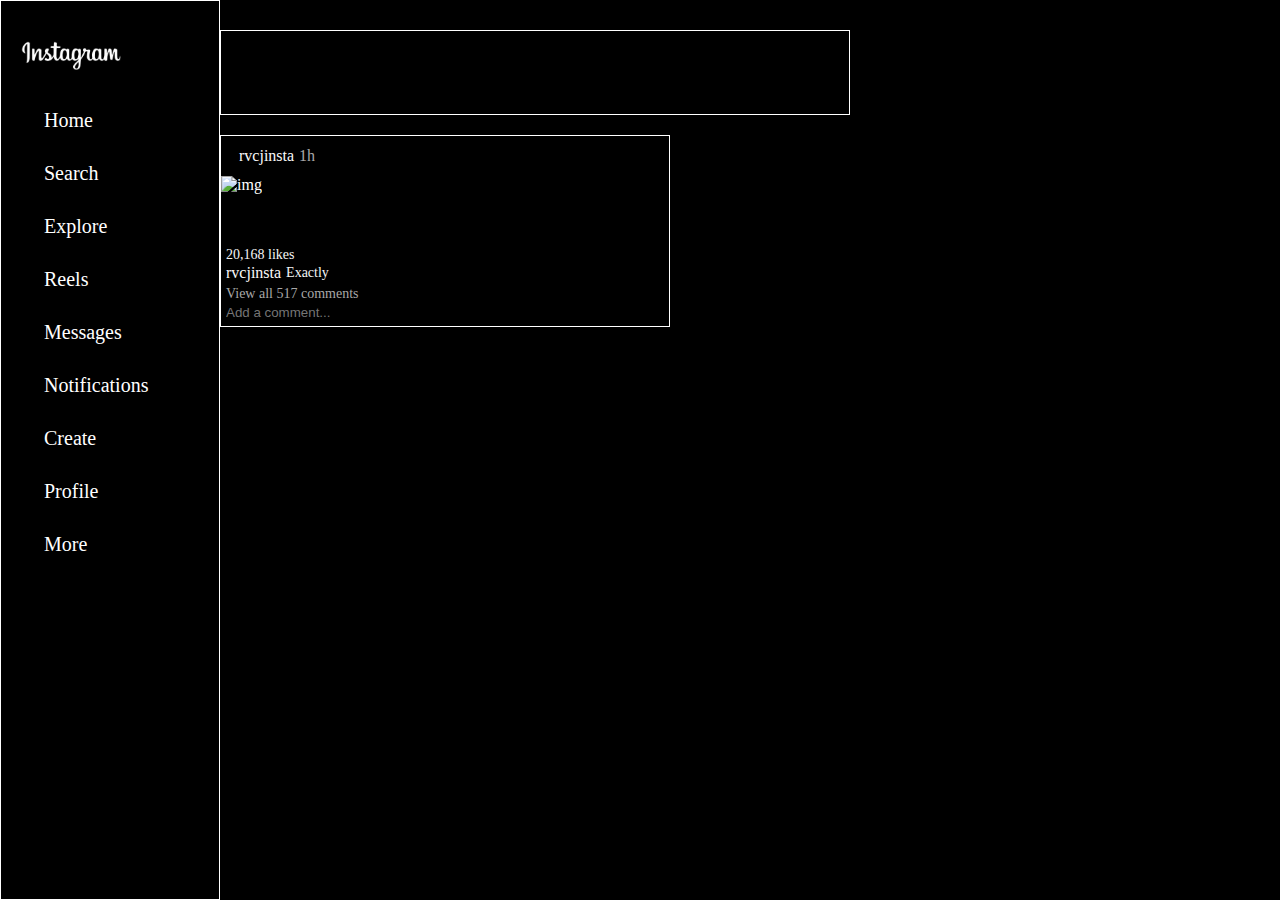
==== index.html @ f1ce029f "third commit" ====
<!DOCTYPE html>
<html lang="en">
<head>
    <meta charset="UTF-8">
    <meta name="viewport" content="width=device-width, initial-scale=1.0">   
    <link rel="stylesheet" href="https://cdnjs.cloudflare.com/ajax/libs/font-awesome/6.4.0/css/all.min.css" integrity="sha512-iecdLmaskl7CVkqkXNQ/ZH/XLlvWZOJyj7Yy7tcenmpD1ypASozpmT/E0iPtmFIB46ZmdtAc9eNBvH0H/ZpiBw==" crossorigin="anonymous" referrerpolicy="no-referrer" />
    <link rel="stylesheet" href="style.css">
    <title>Instagram</title>
</head>
<body>
    <div class="side-bar">
        <div class="insta-name">
            
        </div>
        <div class="side-content">
            <i class="fa-solid fa-house" style="color: #ffffff;"></i>
            <span class="content-name">Home</span>
        </div>
        <div class="side-content">
            <i class="fa-solid fa-magnifying-glass" style="color: #ffffff;"></i>
            <span class="content-name">Search</span>
        </div>
        <div class="side-content">
            <i class="fa-regular fa-compass" style="color: #ffffff;"></i>
            <span class="content-name">Explore</span>
        </div>
        <div class="side-content">
            <i class="fa-solid fa-video" style="color: #ffffff;"></i>
            <span class="content-name">Reels</span>
        </div>
        <div class="side-content">
            <i class="fa-regular fa-message" style="color: #ffffff;"></i>
            <span class="content-name">Messages</span>
        </div>
        <div class="side-content">
            <i class="fa-regular fa-heart" style="color: #fcfcfc;"></i>
            <span class="content-name">Notifications</span>
        </div>
        <div class="side-content">
            <i class="fa-solid fa-plus" style="color: #ffffff;"></i>
            <span class="content-name">Create</span>
        </div>
        <div class="side-content">
            <i class="fa-regular fa-circle" style="color: #fcfcfc;"></i>
            <span class="content-name">Profile</span>
        </div>
        <div class="side-content">
            <i class="fa-solid fa-bars" style="color: #ffffff;"></i>
            <span class="content-name">More</span>
        </div>
    </div>
    <div class="main">
        <div class="main-story"></div>
        <div class="main-posts">
            <div class="post">
                <div class="post-head">
                    <div class="post-head-left">
                        <div class="head-profile-pic">
                            <i class="fa-regular fa-circle" style="color: #fcfcfc;"></i>
                        </div>
                        <div class="acc-name">rvcjinsta</div>
                        <div class="post-time">1h</div>
                    </div>
                    <div class="post-head-right">
                        <i class="fa-solid fa-list" style="color: #fcfcfc;"></i>
                    </div>
                </div>
                <div class="post-image">
                    <img src="https://via.placeholder.com/450x450" alt="img" id="news-img">

                </div>
                <div class="post-options">
                    <div class="post-options-left">
                        <i class="fa-regular fa-heart" style="color: #fcfcfc;"></i>
                        <i class="fa-regular fa-message" style="color: #ffffff;"></i>
                        <i class="fa-solid fa-share" style="color: #f9fafa;"></i>
                    </div>
                    <div class="post-options-right">
                        <i class="fa-regular fa-bookmark" style="color: #fcfcfd;"></i>
                    </div>
                </div>
                <div class="post-likes">
                    <span>20,168 likes</span>
                </div>
                <div class="post-caption">
                    <div class="acc-name">rvcjinsta</div>
                    <div class="caption">Exactly</div>
                </div>
                <div class="post-comments">
                    <span>View all 517 comments</span>                    
                </div>
                <input type="text" class="comments" placeholder="Add a comment...">
            </div>
        </div>
    </div>
    <div class="suggestions"></div>
</body>
</html>
---- style.css ----
*{
    margin: 0;
    padding: 0;
    box-sizing: border-box;
}

body{
    background-color: black;
    color: white;
    display: flex;
}

.side-content{    
    display: flex;
    align-items: center;
    justify-content: flex-start;
    padding: 15px;
    padding-left: 20px;
    font-size: 20px;
}

.content-name{
    padding-left: 15px;
    
}

.side-bar{
    border: 1px solid white;   
    width: 220px;   
    height: 100vh;     
}

.insta-name{
    width: 100px;
    height:53px;
    margin-top: 40px;        
    margin-left: 20px;      
    background-image: url('iglogo.jpg');
    background-size: contain;
    background-repeat: no-repeat;
}

.main{
    width: 630px;       
}

.main-story{
    height: 85px;
    margin-top: 30px;
    margin-bottom: 20px;
    border: 1px solid white;
}

.post{
    width: 450px;
    border: 1px solid white;
}

.post-head{
    display: flex;
    align-items: center;
    justify-content: space-between;
    height: 40px;
}

.post-head-left{
    display: flex;
    align-items: center;
    justify-content: flex-start;
}

.post-head-right{
    padding-right: 5px;
}

.head-profile-pic{
    padding-left: 5px;
}

.acc-name{
    padding-left: 5px;
    color: #fafafa;
}

.post-time{
    padding-left: 5px;
    color: #a8a8a8;
}

.post-options{
    display: flex;
    align-items: center;
    justify-content: space-between;
    height: 40px;
    margin-top: 4px;
    margin-bottom: 4px;    
}

i{
    padding: 4px;
    
}

.post-likes{
    height: 18px;
    color: #f5f5f5;
    font-size: 14px;
    padding: 5px;
    margin-bottom: 4px;
}

.post-caption{
    display: flex;
    align-items: center;
    justify-content: flex-start;
    margin-bottom: 4px;
}

.caption{
    padding-left: 5px;
    color: #f5f5f5;
    font-size: 14px;
}

.post-comments{
    font-size: 14px;
    padding-left: 5px;
    color: #a8a8a8;
}

.comments{
    border: none;
    outline: none;
    width: 100%;
    background-color: black;
    padding: 5px;
    height: 20px;
    margin-bottom: 4px;

}
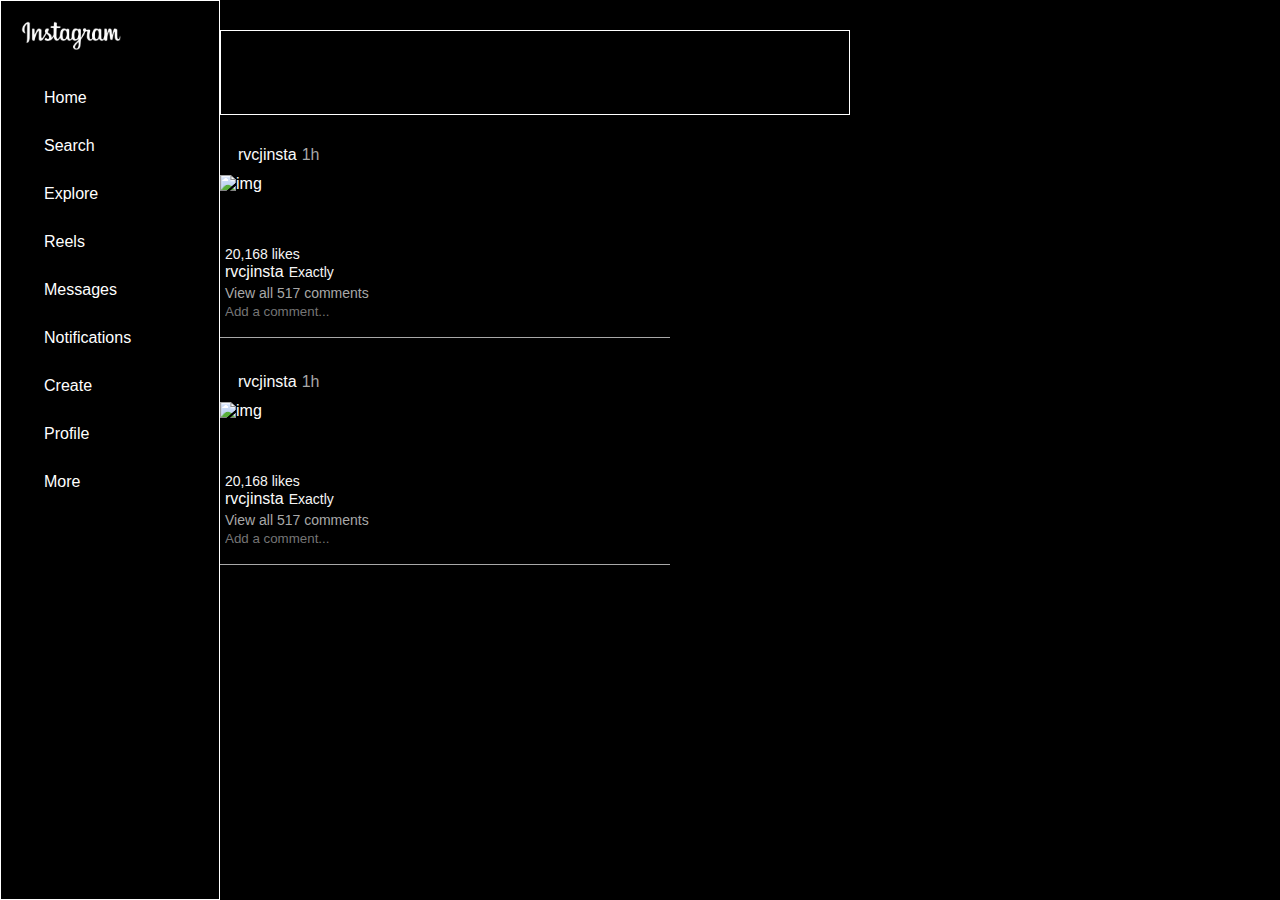
==== commit 3774eda6: "fourth" ====
--- a/index.html
+++ b/index.html
@@ -91,6 +91,47 @@
                 </div>
                 <input type="text" class="comments" placeholder="Add a comment...">
             </div>
+
+            <div class="post">
+                <div class="post-head">
+                    <div class="post-head-left">
+                        <div class="head-profile-pic">
+                            <i class="fa-regular fa-circle" style="color: #fcfcfc;"></i>
+                        </div>
+                        <div class="acc-name">rvcjinsta</div>
+                        <div class="post-time">1h</div>
+                    </div>
+                    <div class="post-head-right">
+                        <i class="fa-solid fa-list" style="color: #fcfcfc;"></i>
+                    </div>
+                </div>
+                <div class="post-image">
+                    <img src="https://via.placeholder.com/450x450" alt="img" id="news-img">
+
+                </div>
+                <div class="post-options">
+                    <div class="post-options-left">
+                        <i class="fa-regular fa-heart fa-xl" style="color: #fcfcfc;"></i>
+                        <i class="fa-regular fa-message fa-xl" style="color: #ffffff;"></i>
+                        <i class="fa-solid fa-share fa-xl" style="color: #f9fafa;"></i>
+                    </div>
+                    <div class="post-options-right">
+                        <i class="fa-regular fa-bookmark fa-xl" style="color: #fcfcfd;"></i>
+                    </div>
+                </div>
+                <div class="post-likes">
+                    <span>20,168 likes</span>
+                </div>
+                <div class="post-caption">
+                    <div class="acc-name">rvcjinsta</div>
+                    <div class="caption">Exactly</div>
+                </div>
+                <div class="post-comments">
+                    <span>View all 517 comments</span>                    
+                </div>
+                <input type="text" class="comments" placeholder="Add a comment...">
+            </div>
+            
         </div>
     </div>
     <div class="suggestions"></div>
--- a/style.css
+++ b/style.css
@@ -8,6 +8,7 @@
     background-color: black;
     color: white;
     display: flex;
+    font-family: Arial, Helvetica, sans-serif;
 }
 
 .side-content{    
@@ -16,7 +17,7 @@
     justify-content: flex-start;
     padding: 15px;
     padding-left: 20px;
-    font-size: 20px;
+    font-size: 16px;
 }
 
 .content-name{
@@ -28,12 +29,13 @@
     border: 1px solid white;   
     width: 220px;   
     height: 100vh;     
+    
 }
 
 .insta-name{
     width: 100px;
     height:53px;
-    margin-top: 40px;        
+    margin-top: 20px;        
     margin-left: 20px;      
     background-image: url('iglogo.jpg');
     background-size: contain;
@@ -41,7 +43,7 @@
 }
 
 .main{
-    width: 630px;       
+    width: 630px;           
 }
 
 .main-story{
@@ -53,7 +55,9 @@
 
 .post{
     width: 450px;
-    border: 1px solid white;
+    border-bottom: 1px solid #a8a8a8;    
+    padding-bottom: 12px;
+    margin-bottom: 24px ;
 }
 
 .post-head{
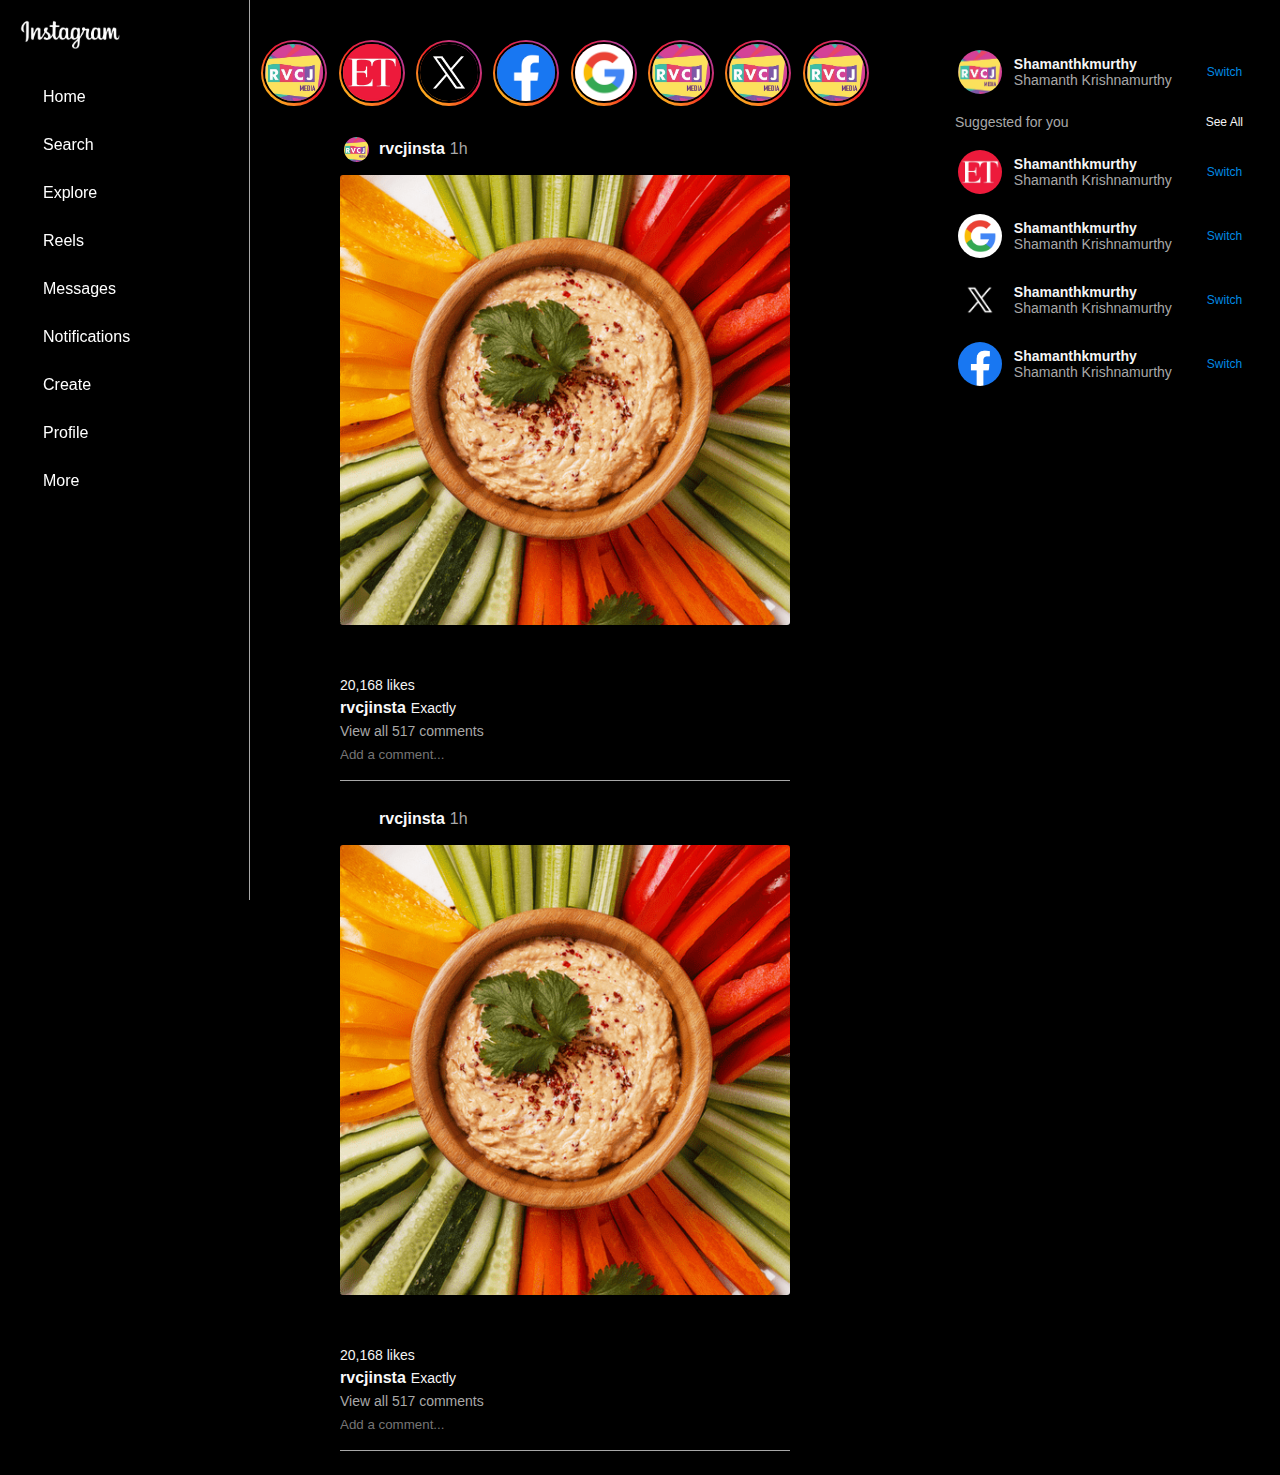
==== commit acb8653b: "fifth" ====
--- a/index.html
+++ b/index.html
@@ -50,14 +50,37 @@
         </div>
     </div>
     <div class="main">
-        <div class="main-story"></div>
+        <div class="main-story">
+           <div class="story-border">
+            <img src="rvcj.jpg">
+           </div>
+           <div class="story-border">
+            <img src="economic.jpg">
+           </div>
+           <div class="story-border">
+            <img src="Twitter-new-logo.jpeg">
+           </div>
+           <div class="story-border">
+            <img src="ced66ecfc53814d71f8774789b55cc76.png">
+           </div>
+           <div class="story-border">
+            <img src="google.jpg">
+           </div>
+           <div class="story-border">
+            <img src="rvcj.jpg">
+           </div>
+           <div class="story-border">
+            <img src="rvcj.jpg">
+           </div>
+           <div class="story-border">
+            <img src="rvcj.jpg">
+           </div>
+        </div>
         <div class="main-posts">
             <div class="post">
                 <div class="post-head">
                     <div class="post-head-left">
-                        <div class="head-profile-pic">
-                            <i class="fa-regular fa-circle" style="color: #fcfcfc;"></i>
-                        </div>
+                        <img class="head-profile-pic" src="rvcj.jpg">
                         <div class="acc-name">rvcjinsta</div>
                         <div class="post-time">1h</div>
                     </div>
@@ -66,17 +89,17 @@
                     </div>
                 </div>
                 <div class="post-image">
-                    <img src="https://via.placeholder.com/450x450" alt="img" id="news-img">
+                    <img src="img1.png" alt="img" id="news-img">
 
                 </div>
                 <div class="post-options">
                     <div class="post-options-left">
-                        <i class="fa-regular fa-heart" style="color: #fcfcfc;"></i>
-                        <i class="fa-regular fa-message" style="color: #ffffff;"></i>
-                        <i class="fa-solid fa-share" style="color: #f9fafa;"></i>
+                        <i class="fa-regular fa-heart fa-xl" style="color: #fcfcfc;"></i>
+                        <i class="fa-regular fa-message fa-xl" style="color: #ffffff;"></i>
+                        <i class="fa-solid fa-share fa-xl" style="color: #f9fafa;"></i>
                     </div>
                     <div class="post-options-right">
-                        <i class="fa-regular fa-bookmark" style="color: #fcfcfd;"></i>
+                        <i class="fa-regular fa-bookmark fa-xl" style="color: #fcfcfd;"></i>
                     </div>
                 </div>
                 <div class="post-likes">
@@ -106,7 +129,7 @@
                     </div>
                 </div>
                 <div class="post-image">
-                    <img src="https://via.placeholder.com/450x450" alt="img" id="news-img">
+                    <img src="img1.png" alt="img" id="news-img">
 
                 </div>
                 <div class="post-options">
@@ -132,8 +155,53 @@
                 <input type="text" class="comments" placeholder="Add a comment...">
             </div>
             
-        </div>
+        </div>        
     </div>
-    <div class="suggestions"></div>
+    <div class="suggestions">
+        <div class="acc-details-2">
+            <img src="rvcj.jpg">
+            <div class="acc-details-name">
+                <span class="username">Shamanthkmurthy</span><br>
+                <span class="bio-name">Shamanth Krishnamurthy</span>
+            </div>
+            <span class="switch">Switch</span>
+        </div>
+        <div class="suggestion-list">
+            <span class="sug-left">Suggested for you</span>
+            <span class="sug-right">See All</span>
+        </div>
+        <div class="acc-details">
+            <img src="economic.jpg">
+            <div class="acc-details-name">
+                <span class="username">Shamanthkmurthy</span><br>
+                <span class="bio-name">Shamanth Krishnamurthy</span>
+            </div>
+            <span class="switch">Switch</span>
+        </div>
+        <div class="acc-details">
+            <img src="google.jpg">
+            <div class="acc-details-name">
+                <span class="username">Shamanthkmurthy</span><br>
+                <span class="bio-name">Shamanth Krishnamurthy</span>
+            </div>
+            <span class="switch">Switch</span>
+        </div>
+        <div class="acc-details">
+            <img src="Twitter-new-logo.jpeg">
+            <div class="acc-details-name">
+                <span class="username">Shamanthkmurthy</span><br>
+                <span class="bio-name">Shamanth Krishnamurthy</span>
+            </div>
+            <span class="switch">Switch</span>
+        </div>
+        <div class="acc-details">
+            <img src="ced66ecfc53814d71f8774789b55cc76.png">
+            <div class="acc-details-name">
+                <span class="username">Shamanthkmurthy</span><br>
+                <span class="bio-name">Shamanth Krishnamurthy</span>
+            </div>
+            <span class="switch">Switch</span>
+        </div>
+    </div>
 </body>
 </html>--- a/style.css
+++ b/style.css
@@ -8,6 +8,7 @@
     background-color: black;
     color: white;
     display: flex;
+    
     font-family: Arial, Helvetica, sans-serif;
 }
 
@@ -26,10 +27,12 @@
 }
 
 .side-bar{
-    border: 1px solid white;   
-    width: 220px;   
-    height: 100vh;     
-    
+    width: 250px;   
+    height: 100vh;  
+    position: sticky;
+    top: 0;
+    left: 0; 
+    border-right: 1px solid #a8a8a8;    
 }
 
 .insta-name{
@@ -43,21 +46,51 @@
 }
 
 .main{
-    width: 630px;           
+    width: 630px; 
+
 }
 
 .main-story{
     height: 85px;
     margin-top: 30px;
     margin-bottom: 20px;
-    border: 1px solid white;
-}
+    display: flex;
+    align-items: center;
+    justify-content: space-evenly;
+}
+
+.story-border{
+    height: 66px;
+    width: 66px;
+    display: flex;
+    align-items: center;
+    justify-content: center;
+    background: linear-gradient(to bottom left,#9648d0,#f61d26,#ffe81c);
+    border-radius: 50%;
+    padding: 2.1px;
+}
+
+.story-border img{
+    width: 100%;
+    height: 100%;
+    border-radius: 50%;
+    border: 2px solid black;
+}
+
+.main-posts{
+    display: flex;
+    flex-direction: column;
+    justify-content: center;
+    align-items: center;
+}
+
 
 .post{
     width: 450px;
     border-bottom: 1px solid #a8a8a8;    
     padding-bottom: 12px;
-    margin-bottom: 24px ;
+    margin-bottom: 24px ;    
+    
 }
 
 .post-head{
@@ -65,6 +98,8 @@
     align-items: center;
     justify-content: space-between;
     height: 40px;
+    padding-bottom: 12px;
+    padding-left: 4px;
 }
 
 .post-head-left{
@@ -78,17 +113,25 @@
 }
 
 .head-profile-pic{
-    padding-left: 5px;
+    height: 25px;
+    width: 25px;
+    border-radius: 50%;
 }
 
 .acc-name{
-    padding-left: 5px;
+    padding-left: 10px;
     color: #fafafa;
+    font-weight: 700;
 }
 
 .post-time{
     padding-left: 5px;
     color: #a8a8a8;
+}
+
+.post-image img{
+    border-radius: 3px;
+    
 }
 
 .post-options{
@@ -97,7 +140,8 @@
     justify-content: space-between;
     height: 40px;
     margin-top: 4px;
-    margin-bottom: 4px;    
+    margin-bottom: 4px;  
+    padding-left: 0px;  
 }
 
 i{
@@ -109,7 +153,6 @@
     height: 18px;
     color: #f5f5f5;
     font-size: 14px;
-    padding: 5px;
     margin-bottom: 4px;
 }
 
@@ -117,19 +160,23 @@
     display: flex;
     align-items: center;
     justify-content: flex-start;
-    margin-bottom: 4px;
+    margin-bottom: 6px;
+}
+
+.post-caption .acc-name{
+    padding-left: 0px;
 }
 
 .caption{
+    color: #f5f5f5;
+    font-size: 14px;
     padding-left: 5px;
-    color: #f5f5f5;
-    font-size: 14px;
 }
 
 .post-comments{
     font-size: 14px;
-    padding-left: 5px;
-    color: #a8a8a8;
+    color: #a8a8a8;
+    margin-bottom: 5px;
 }
 
 .comments{
@@ -137,16 +184,87 @@
     outline: none;
     width: 100%;
     background-color: black;
-    padding: 5px;
     height: 20px;
     margin-bottom: 4px;
-
-}
-
-
-
-
-
-
-
-
+    color: white;      
+
+}
+
+.suggestions{
+    width: 380px;
+    height: 100vh;
+    padding-left: 60px;
+    display: flex;
+    flex-direction: column;
+    
+}
+
+.acc-details{
+    height: 44px;
+    display: flex;
+    align-items: center;
+    justify-content: center;
+    margin-top: 20px;
+}
+
+.acc-details-name{
+    font-size: 14px;
+    padding-left: 12px;
+    padding-right: 35px;
+}
+
+.acc-details img{
+    height: 44px;
+    width: 44px;
+    border-radius: 50%;
+}
+.username{
+    color: #f5f5f5;
+    font-weight: 700;
+}
+
+.bio-name{
+    color: #a8a8a8;
+    padding-top: 2px;
+}
+.switch{
+    font-size: 12px;
+    color: #008ae3;
+}
+
+.suggestion-list{
+    display: flex;
+    align-items: center;
+    justify-content: space-between;
+    padding-left: 15px;
+    margin-top: 20px;
+    padding-right: 12px;
+}
+
+.sug-left{
+   
+    font-size: 14px;
+    color: #a8a8a8;
+}
+
+.sug-right{
+    padding-right: 5px;
+    font-size: 12px;
+    color: #f5f5f5;
+}
+
+.acc-details-2{
+    height: 44px;
+    display: flex;
+    align-items: center;
+    justify-content: center;
+    margin-top: 50px;
+}
+
+.acc-details-2 img{
+    height: 44px;
+    width: 44px;
+    border-radius: 50%;
+}
+
+
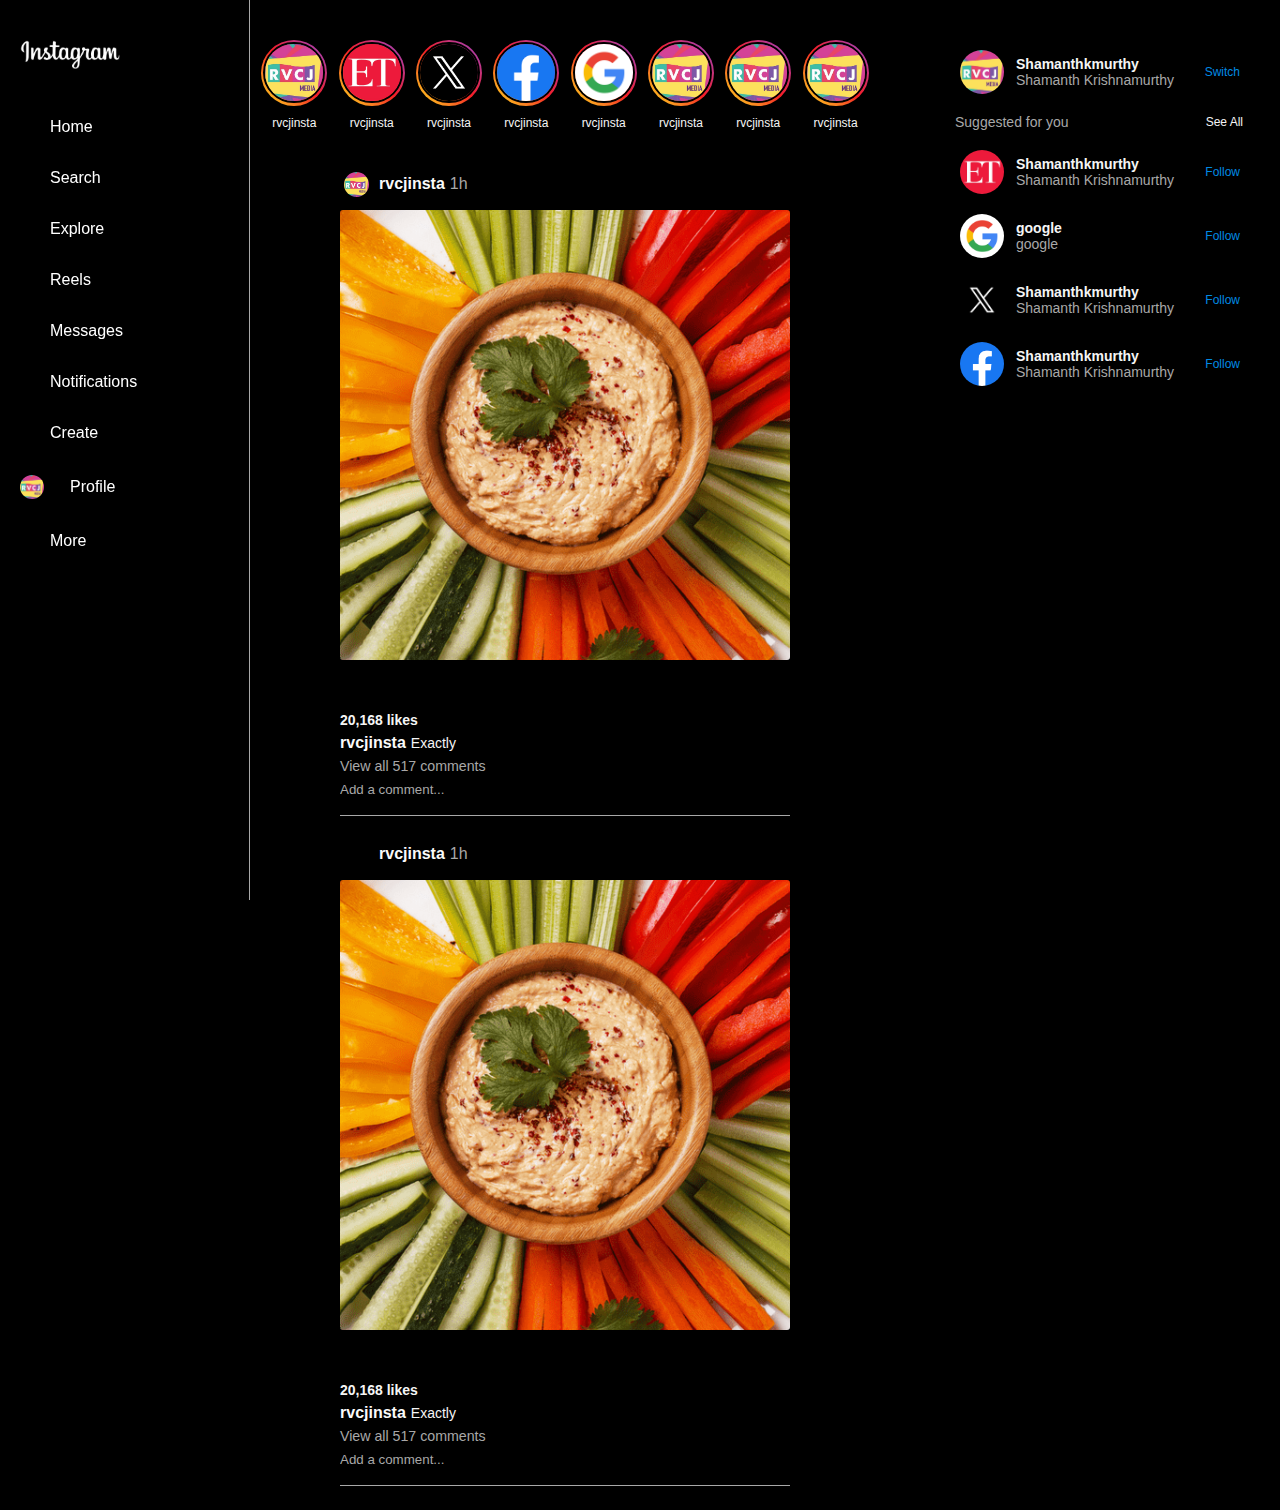
==== commit 5c4bb9bc: "fifth" ====
--- a/index.html
+++ b/index.html
@@ -13,39 +13,39 @@
             
         </div>
         <div class="side-content">
-            <i class="fa-solid fa-house" style="color: #ffffff;"></i>
+            <i class="fa-solid fa-house fa-xl" style="color: #ffffff;"></i>
             <span class="content-name">Home</span>
         </div>
         <div class="side-content">
-            <i class="fa-solid fa-magnifying-glass" style="color: #ffffff;"></i>
+            <i class="fa-solid fa-magnifying-glass fa-xl" style="color: #ffffff;"></i>
             <span class="content-name">Search</span>
         </div>
         <div class="side-content">
-            <i class="fa-regular fa-compass" style="color: #ffffff;"></i>
+            <i class="fa-regular fa-compass fa-xl" style="color: #ffffff;"></i>
             <span class="content-name">Explore</span>
         </div>
         <div class="side-content">
-            <i class="fa-solid fa-video" style="color: #ffffff;"></i>
+            <i class="fa-solid fa-video fa-xl" style="color: #ffffff;"></i>
             <span class="content-name">Reels</span>
         </div>
         <div class="side-content">
-            <i class="fa-regular fa-message" style="color: #ffffff;"></i>
+            <i class="fa-regular fa-message fa-xl" style="color: #ffffff;"></i>
             <span class="content-name">Messages</span>
         </div>
         <div class="side-content">
-            <i class="fa-regular fa-heart" style="color: #fcfcfc;"></i>
+            <i class="fa-regular fa-heart fa-xl" style="color: #fcfcfc;"></i>
             <span class="content-name">Notifications</span>
         </div>
         <div class="side-content">
-            <i class="fa-solid fa-plus" style="color: #ffffff;"></i>
+            <i class="fa-solid fa-plus fa-xl" style="color: #ffffff;"></i>
             <span class="content-name">Create</span>
         </div>
         <div class="side-content">
-            <i class="fa-regular fa-circle" style="color: #fcfcfc;"></i>
+            <img class="head-profile-pic" src="rvcj.jpg">
             <span class="content-name">Profile</span>
         </div>
         <div class="side-content">
-            <i class="fa-solid fa-bars" style="color: #ffffff;"></i>
+            <i class="fa-solid fa-bars fa-xl" style="color: #ffffff;"></i>
             <span class="content-name">More</span>
         </div>
     </div>
@@ -75,6 +75,17 @@
            <div class="story-border">
             <img src="rvcj.jpg">
            </div>
+        </div>
+        <div class="main-story-name">
+            <span class="story-name">rvcjinsta</span>
+            <span class="story-name">rvcjinsta</span>
+            <span class="story-name">rvcjinsta</span>
+            <span class="story-name">rvcjinsta</span>
+            <span class="story-name">rvcjinsta</span>
+            <span class="story-name">rvcjinsta</span>
+            <span class="story-name">rvcjinsta</span>
+            <span class="story-name">rvcjinsta</span>
+
         </div>
         <div class="main-posts">
             <div class="post">
@@ -159,10 +170,12 @@
     </div>
     <div class="suggestions">
         <div class="acc-details-2">
-            <img src="rvcj.jpg">
-            <div class="acc-details-name">
-                <span class="username">Shamanthkmurthy</span><br>
-                <span class="bio-name">Shamanth Krishnamurthy</span>
+            <div class="acc-details-left">
+                <img src="rvcj.jpg">
+            <div class="acc-details-name">
+                <span class="username">Shamanthkmurthy</span><br>
+                <span class="bio-name">Shamanth Krishnamurthy</span>
+            </div>
             </div>
             <span class="switch">Switch</span>
         </div>
@@ -171,36 +184,44 @@
             <span class="sug-right">See All</span>
         </div>
         <div class="acc-details">
-            <img src="economic.jpg">
-            <div class="acc-details-name">
-                <span class="username">Shamanthkmurthy</span><br>
-                <span class="bio-name">Shamanth Krishnamurthy</span>
-            </div>
-            <span class="switch">Switch</span>
-        </div>
-        <div class="acc-details">
-            <img src="google.jpg">
-            <div class="acc-details-name">
-                <span class="username">Shamanthkmurthy</span><br>
-                <span class="bio-name">Shamanth Krishnamurthy</span>
-            </div>
-            <span class="switch">Switch</span>
-        </div>
-        <div class="acc-details">
-            <img src="Twitter-new-logo.jpeg">
-            <div class="acc-details-name">
-                <span class="username">Shamanthkmurthy</span><br>
-                <span class="bio-name">Shamanth Krishnamurthy</span>
-            </div>
-            <span class="switch">Switch</span>
-        </div>
-        <div class="acc-details">
-            <img src="ced66ecfc53814d71f8774789b55cc76.png">
-            <div class="acc-details-name">
-                <span class="username">Shamanthkmurthy</span><br>
-                <span class="bio-name">Shamanth Krishnamurthy</span>
-            </div>
-            <span class="switch">Switch</span>
+            <div class="acc-details-left">
+                <img src="economic.jpg">
+            <div class="acc-details-name">
+                <span class="username">Shamanthkmurthy</span><br>
+                <span class="bio-name">Shamanth Krishnamurthy</span>
+            </div>
+            </div>
+            <span class="switch">Follow</span>
+        </div>
+        <div class="acc-details">
+            <div class="acc-details-left">
+                <img src="google.jpg">
+                <div class="acc-details-name">
+                    <span class="username">google</span><br>
+                    <span class="bio-name">google</span>
+                </div>
+            </div>
+            <span class="switch">Follow</span>
+        </div>
+        <div class="acc-details">
+            <div class="acc-details-left">
+                <img src="Twitter-new-logo.jpeg">
+            <div class="acc-details-name">
+                <span class="username">Shamanthkmurthy</span><br>
+                <span class="bio-name">Shamanth Krishnamurthy</span>
+            </div>
+            </div>
+            <span class="switch">Follow</span>
+        </div>
+        <div class="acc-details">
+            <div class="acc-details-left">
+                <img src="ced66ecfc53814d71f8774789b55cc76.png">
+            <div class="acc-details-name">
+                <span class="username">Shamanthkmurthy</span><br>
+                <span class="bio-name">Shamanth Krishnamurthy</span>
+            </div>
+            </div>
+            <span class="switch">Follow</span>
         </div>
     </div>
 </body>
--- a/style.css
+++ b/style.css
@@ -19,6 +19,7 @@
     padding: 15px;
     padding-left: 20px;
     font-size: 16px;
+    margin-bottom: 3px;
 }
 
 .content-name{
@@ -38,22 +39,31 @@
 .insta-name{
     width: 100px;
     height:53px;
-    margin-top: 20px;        
-    margin-left: 20px;      
+    margin-top: 40px;        
+    margin-left: 20px;
+    margin-bottom: 10px;      
     background-image: url('iglogo.jpg');
     background-size: contain;
     background-repeat: no-repeat;
 }
 
+.side-content .head-profile-pic{
+    height: 24px;
+    width: 24px;
+    border-radius: 50%;
+    margin-right: 11px;
+}
+
 .main{
     width: 630px; 
 
 }
+
 
 .main-story{
     height: 85px;
     margin-top: 30px;
-    margin-bottom: 20px;
+    
     display: flex;
     align-items: center;
     justify-content: space-evenly;
@@ -75,6 +85,23 @@
     height: 100%;
     border-radius: 50%;
     border: 2px solid black;
+}
+
+.main-story-name{
+    height: 15px;
+    width: 630px;
+    display: flex;
+    align-items: center;
+    justify-content: space-evenly;
+    margin-bottom: 40px;
+    
+}
+
+.story-name{
+    font-size: 12px;
+    color: #f5f5f5;
+    width: 66px;
+    text-align: center;
 }
 
 .main-posts{
@@ -141,11 +168,10 @@
     height: 40px;
     margin-top: 4px;
     margin-bottom: 4px;  
-    padding-left: 0px;  
 }
 
 i{
-    padding: 4px;
+    padding-right: 15px;
     
 }
 
@@ -154,6 +180,7 @@
     color: #f5f5f5;
     font-size: 14px;
     margin-bottom: 4px;
+    font-weight: 700;
 }
 
 .post-caption{
@@ -174,7 +201,7 @@
 }
 
 .post-comments{
-    font-size: 14px;
+    font-size: 14.2px;
     color: #a8a8a8;
     margin-bottom: 5px;
 }
@@ -190,6 +217,10 @@
 
 }
 
+input::placeholder{
+    color: #a8a8a8;
+}
+
 .suggestions{
     width: 380px;
     height: 100vh;
@@ -203,14 +234,16 @@
     height: 44px;
     display: flex;
     align-items: center;
-    justify-content: center;
+    justify-content: space-between;
     margin-top: 20px;
+    padding-left: 20px;
+    padding-right: 20px;
 }
 
 .acc-details-name{
     font-size: 14px;
     padding-left: 12px;
-    padding-right: 35px;
+    
 }
 
 .acc-details img{
@@ -225,7 +258,13 @@
 
 .bio-name{
     color: #a8a8a8;
-    padding-top: 2px;
+    
+}
+
+.acc-details-left{
+    display: flex;
+    align-items: center;
+    justify-content: center;
 }
 .switch{
     font-size: 12px;
@@ -257,8 +296,10 @@
     height: 44px;
     display: flex;
     align-items: center;
-    justify-content: center;
+    justify-content: space-between;
     margin-top: 50px;
+    padding-right: 20px;
+    padding-left: 20px;
 }
 
 .acc-details-2 img{
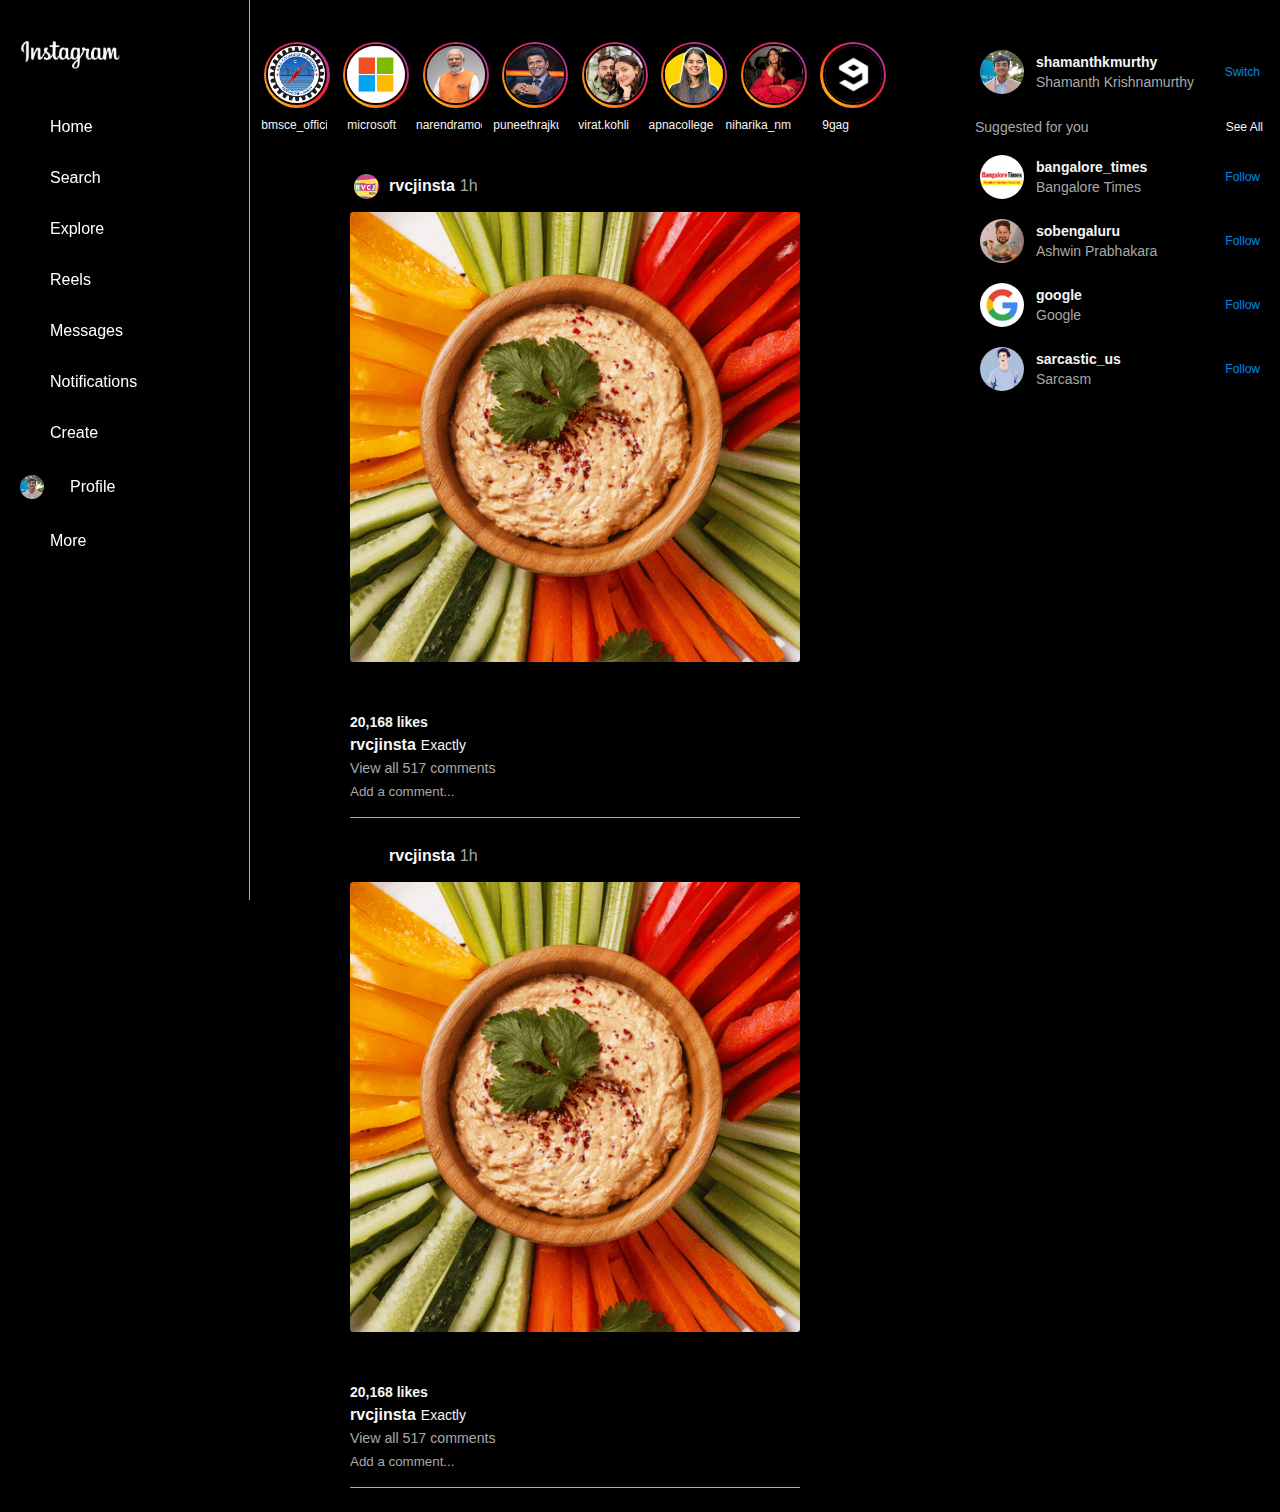
==== commit 00b2d530: "js" ====
--- a/index.html
+++ b/index.html
@@ -5,6 +5,7 @@
     <meta name="viewport" content="width=device-width, initial-scale=1.0">   
     <link rel="stylesheet" href="https://cdnjs.cloudflare.com/ajax/libs/font-awesome/6.4.0/css/all.min.css" integrity="sha512-iecdLmaskl7CVkqkXNQ/ZH/XLlvWZOJyj7Yy7tcenmpD1ypASozpmT/E0iPtmFIB46ZmdtAc9eNBvH0H/ZpiBw==" crossorigin="anonymous" referrerpolicy="no-referrer" />
     <link rel="stylesheet" href="style.css">
+    <script src="script.js"></script>
     <title>Instagram</title>
 </head>
 <body>
@@ -41,7 +42,7 @@
             <span class="content-name">Create</span>
         </div>
         <div class="side-content">
-            <img class="head-profile-pic" src="rvcj.jpg">
+            <img class="head-profile-pic" src="profile.jpg">
             <span class="content-name">Profile</span>
         </div>
         <div class="side-content">
@@ -52,39 +53,39 @@
     <div class="main">
         <div class="main-story">
            <div class="story-border">
-            <img src="rvcj.jpg">
-           </div>
-           <div class="story-border">
-            <img src="economic.jpg">
-           </div>
-           <div class="story-border">
-            <img src="Twitter-new-logo.jpeg">
-           </div>
-           <div class="story-border">
-            <img src="ced66ecfc53814d71f8774789b55cc76.png">
-           </div>
-           <div class="story-border">
-            <img src="google.jpg">
-           </div>
-           <div class="story-border">
-            <img src="rvcj.jpg">
-           </div>
-           <div class="story-border">
-            <img src="rvcj.jpg">
-           </div>
-           <div class="story-border">
-            <img src="rvcj.jpg">
+            <img src="bmsce2.png">
+           </div>
+           <div class="story-border">
+            <img src="microsoft.jpg">
+           </div>
+           <div class="story-border">
+            <img src="modi.jpg">
+           </div>
+           <div class="story-border">
+            <img src="puneeth.jpeg">
+           </div>
+           <div class="story-border">
+            <img src="virat.jpg">
+           </div>
+           <div class="story-border">
+            <img src="apnacollege.jpg">
+           </div>
+           <div class="story-border">
+            <img src="niharikanm.png">
+           </div>
+           <div class="story-border">
+            <img src="9gag.png">
            </div>
         </div>
         <div class="main-story-name">
-            <span class="story-name">rvcjinsta</span>
-            <span class="story-name">rvcjinsta</span>
-            <span class="story-name">rvcjinsta</span>
-            <span class="story-name">rvcjinsta</span>
-            <span class="story-name">rvcjinsta</span>
-            <span class="story-name">rvcjinsta</span>
-            <span class="story-name">rvcjinsta</span>
-            <span class="story-name">rvcjinsta</span>
+            <span class="story-name">bmsce_official_26</span>
+            <span class="story-name">microsoft</span>
+            <span class="story-name">narendramodi</span>
+            <span class="story-name">puneethrajkumar.official</span>
+            <span class="story-name">virat.kohli</span>
+            <span class="story-name">apnacollege</span>
+            <span class="story-name">niharika_nm</span>
+            <span class="story-name">9gag</span>
 
         </div>
         <div class="main-posts">
@@ -105,12 +106,11 @@
                 </div>
                 <div class="post-options">
                     <div class="post-options-left">
-                        <i class="fa-regular fa-heart fa-xl" style="color: #fcfcfc;"></i>
+                        <i class="fa-regular fa-heart fa-xl" style="color: #fcfcfc;" onclick="like()"></i>
                         <i class="fa-regular fa-message fa-xl" style="color: #ffffff;"></i>
-                        <i class="fa-solid fa-share fa-xl" style="color: #f9fafa;"></i>
                     </div>
                     <div class="post-options-right">
-                        <i class="fa-regular fa-bookmark fa-xl" style="color: #fcfcfd;"></i>
+                        <i class="fa-regular fa-bookmark fa-xl" style="color: #fcfcfd;" onclick="save()"></i>
                     </div>
                 </div>
                 <div class="post-likes">
@@ -139,18 +139,17 @@
                         <i class="fa-solid fa-list" style="color: #fcfcfc;"></i>
                     </div>
                 </div>
-                <div class="post-image">
-                    <img src="img1.png" alt="img" id="news-img">
+                <div class="post-image" >
+                    <img src="img1.png" alt="img" id="news-img" ondblclick="like()">
 
                 </div>
                 <div class="post-options">
                     <div class="post-options-left">
-                        <i class="fa-regular fa-heart fa-xl" style="color: #fcfcfc;"></i>
+                        <i class="fa-regular fa-heart fa-xl" style="color: #fcfcfc;" onclick="like()"></i>
                         <i class="fa-regular fa-message fa-xl" style="color: #ffffff;"></i>
-                        <i class="fa-solid fa-share fa-xl" style="color: #f9fafa;"></i>
                     </div>
                     <div class="post-options-right">
-                        <i class="fa-regular fa-bookmark fa-xl" style="color: #fcfcfd;"></i>
+                        <i class="fa-regular fa-bookmark fa-xl" style="color: #fcfcfd;" onclick="save()"></i>
                     </div>
                 </div>
                 <div class="post-likes">
@@ -171,9 +170,9 @@
     <div class="suggestions">
         <div class="acc-details-2">
             <div class="acc-details-left">
-                <img src="rvcj.jpg">
-            <div class="acc-details-name">
-                <span class="username">Shamanthkmurthy</span><br>
+                <img src="profile.jpg">
+            <div class="acc-details-name">
+                <span class="username">shamanthkmurthy</span><br>
                 <span class="bio-name">Shamanth Krishnamurthy</span>
             </div>
             </div>
@@ -185,40 +184,40 @@
         </div>
         <div class="acc-details">
             <div class="acc-details-left">
-                <img src="economic.jpg">
-            <div class="acc-details-name">
-                <span class="username">Shamanthkmurthy</span><br>
-                <span class="bio-name">Shamanth Krishnamurthy</span>
-            </div>
+                <img src="bangaloretimes.png">
+            <div class="acc-details-name">
+                <span class="username">bangalore_times</span><br>
+                <span class="bio-name">Bangalore Times</span>
+            </div>
+            </div>
+            <span class="switch">Follow</span>
+        </div>
+        <div class="acc-details">
+            <div class="acc-details-left">
+                <img src="sobengaluru.jpg">
+                <div class="acc-details-name">
+                    <span class="username">sobengaluru</span><br>
+                    <span class="bio-name">Ashwin Prabhakara</span>
+                </div>
             </div>
             <span class="switch">Follow</span>
         </div>
         <div class="acc-details">
             <div class="acc-details-left">
                 <img src="google.jpg">
-                <div class="acc-details-name">
-                    <span class="username">google</span><br>
-                    <span class="bio-name">google</span>
-                </div>
-            </div>
-            <span class="switch">Follow</span>
-        </div>
-        <div class="acc-details">
-            <div class="acc-details-left">
-                <img src="Twitter-new-logo.jpeg">
-            <div class="acc-details-name">
-                <span class="username">Shamanthkmurthy</span><br>
-                <span class="bio-name">Shamanth Krishnamurthy</span>
-            </div>
-            </div>
-            <span class="switch">Follow</span>
-        </div>
-        <div class="acc-details">
-            <div class="acc-details-left">
-                <img src="ced66ecfc53814d71f8774789b55cc76.png">
-            <div class="acc-details-name">
-                <span class="username">Shamanthkmurthy</span><br>
-                <span class="bio-name">Shamanth Krishnamurthy</span>
+            <div class="acc-details-name">
+                <span class="username">google</span><br>
+                <span class="bio-name">Google</span>
+            </div>
+            </div>
+            <span class="switch">Follow</span>
+        </div>
+        <div class="acc-details">
+            <div class="acc-details-left">
+                <img src="sarcastic.jpg">
+            <div class="acc-details-name">
+                <span class="username">sarcastic_us</span><br>
+                <span class="bio-name">Sarcasm</span>
             </div>
             </div>
             <span class="switch">Follow</span>
--- a/style.css
+++ b/style.css
@@ -4,11 +4,10 @@
     box-sizing: border-box;
 }
 
-body{
+body{     
     background-color: black;
     color: white;
-    display: flex;
-    
+    display: flex;     
     font-family: Arial, Helvetica, sans-serif;
 }
 
@@ -23,8 +22,7 @@
 }
 
 .content-name{
-    padding-left: 15px;
-    
+    padding-left: 15px;    
 }
 
 .side-bar{
@@ -55,18 +53,17 @@
 }
 
 .main{
-    width: 630px; 
-
-}
-
+    width: 650px; 
+
+}
 
 .main-story{
     height: 85px;
-    margin-top: 30px;
-    
+    margin-top: 32px;    
     display: flex;
     align-items: center;
     justify-content: space-evenly;
+   
 }
 
 .story-border{
@@ -77,14 +74,14 @@
     justify-content: center;
     background: linear-gradient(to bottom left,#9648d0,#f61d26,#ffe81c);
     border-radius: 50%;
-    padding: 2.1px;
+    padding: 2.15px;
 }
 
 .story-border img{
     width: 100%;
     height: 100%;
     border-radius: 50%;
-    border: 2px solid black;
+    border: 2.8px solid black;
 }
 
 .main-story-name{
@@ -102,6 +99,7 @@
     color: #f5f5f5;
     width: 66px;
     text-align: center;
+    overflow: hidden;
 }
 
 .main-posts{
@@ -117,7 +115,6 @@
     border-bottom: 1px solid #a8a8a8;    
     padding-bottom: 12px;
     margin-bottom: 24px ;    
-    
 }
 
 .post-head{
@@ -171,8 +168,7 @@
 }
 
 i{
-    padding-right: 15px;
-    
+    padding-right: 15px;    
 }
 
 .post-likes{
@@ -217,7 +213,7 @@
 
 }
 
-input::placeholder{
+.post input::placeholder{
     color: #a8a8a8;
 }
 
@@ -226,8 +222,7 @@
     height: 100vh;
     padding-left: 60px;
     display: flex;
-    flex-direction: column;
-    
+    flex-direction: column;    
 }
 
 .acc-details{
@@ -242,8 +237,8 @@
 
 .acc-details-name{
     font-size: 14px;
-    padding-left: 12px;
-    
+    padding-left: 12px;  
+    line-height: 20px;  
 }
 
 .acc-details img{
@@ -251,14 +246,14 @@
     width: 44px;
     border-radius: 50%;
 }
+
 .username{
     color: #f5f5f5;
-    font-weight: 700;
+    font-weight: 700;    
 }
 
 .bio-name{
-    color: #a8a8a8;
-    
+    color: #a8a8a8;    
 }
 
 .acc-details-left{
@@ -276,7 +271,7 @@
     align-items: center;
     justify-content: space-between;
     padding-left: 15px;
-    margin-top: 20px;
+    margin-top: 25px;
     padding-right: 12px;
 }
 
@@ -309,3 +304,54 @@
 }
 
 
+/* Login page CSS */
+
+.login-main{
+    display: flex;
+    flex-direction: column;
+    align-items: center;
+    justify-content: center;
+    width: 350px;
+    border: 1px solid white;    
+}
+
+.login-main img{
+    width: 180px;
+    height: 50px;
+    margin-top: 40px;
+    margin-bottom: 40px;
+}
+
+.login-main input{
+    width: 270px;
+    height: 40px;
+    padding: 8px;
+    border-radius: 2px;
+    border: none;
+    outline: none;
+    cursor: pointer;
+    margin-bottom: 5px;
+}
+
+.submit{
+    width: 270px;
+    height: 32px;
+    background-color: #008ae3;
+    color: white;
+    cursor: pointer;
+    border-radius: 6px;
+    border: none;
+    margin-bottom: 20px;
+    margin-top: 10px;
+}
+
+.forgot{
+    font-size: 12px;
+    color: #f5f5f5;
+    margin-bottom: 20px;
+}
+
+.wrongusername,.wrongpassword{
+    font-size: 10px;
+    color: #a8a8a8;
+}
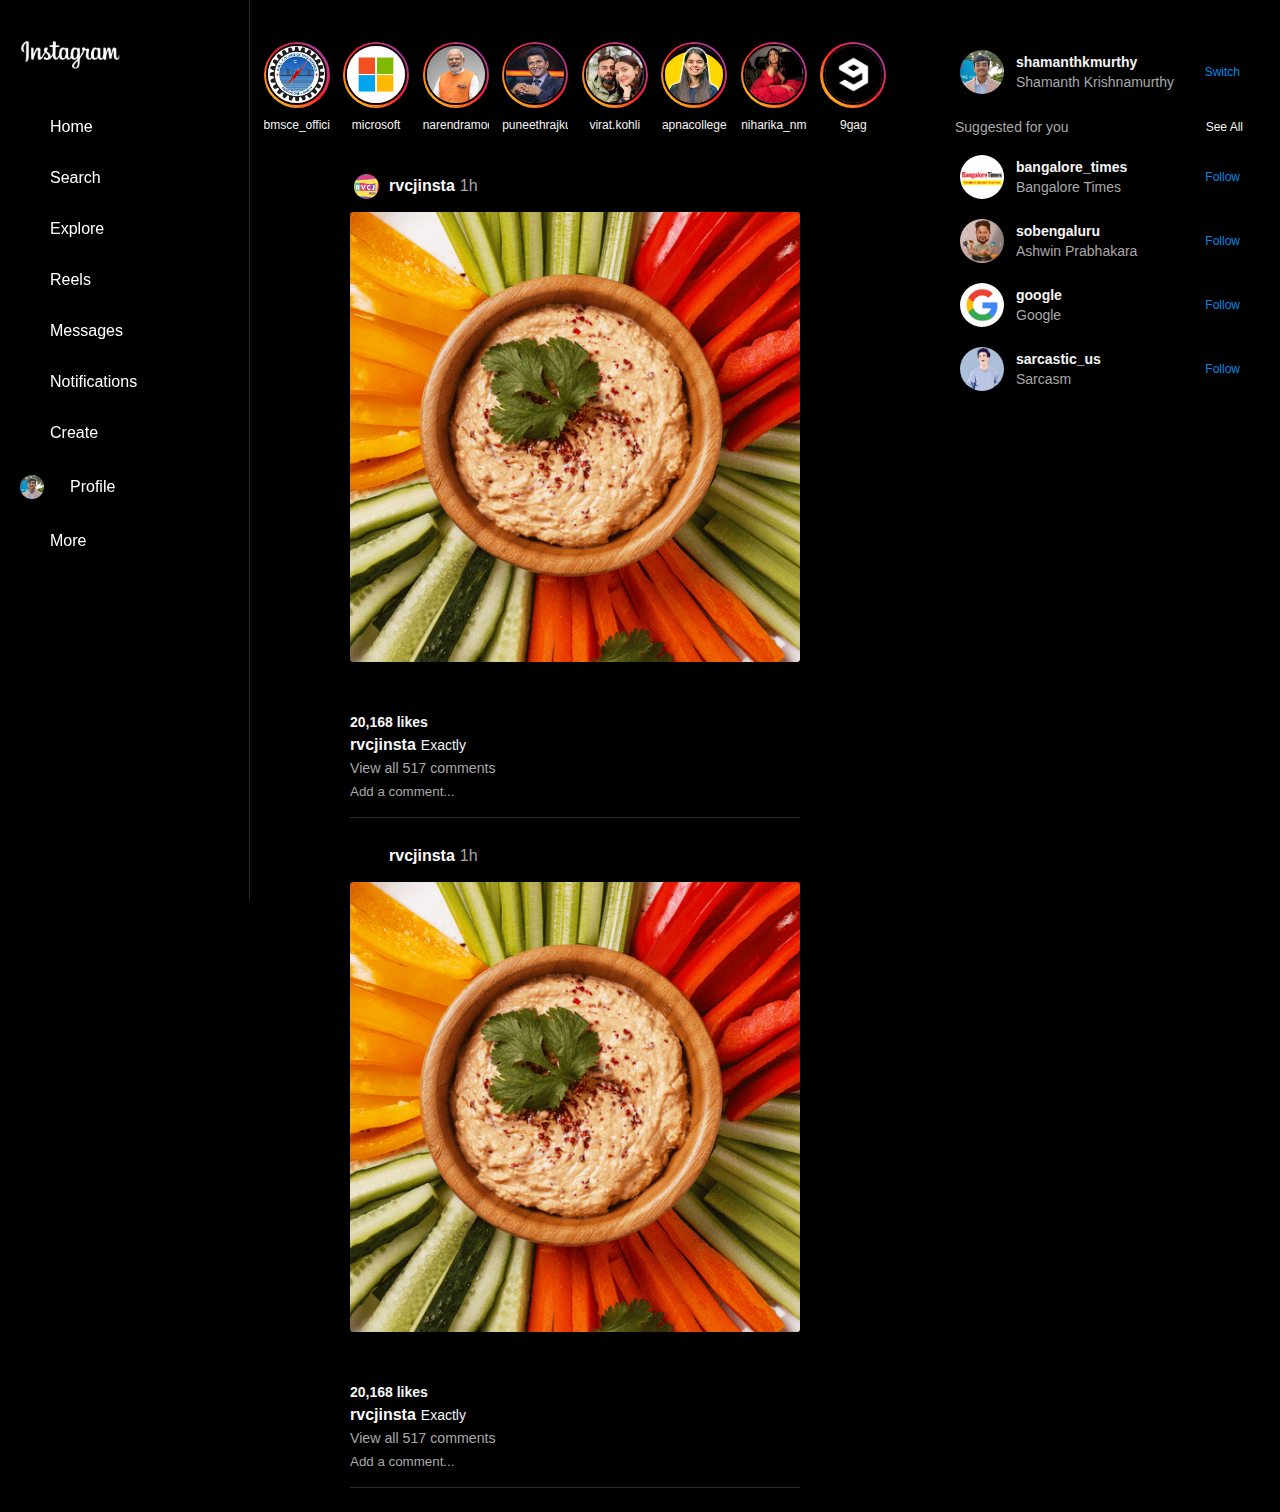
==== commit 921f0452: "nth commit" ====
--- a/index.html
+++ b/index.html
@@ -100,7 +100,7 @@
                         <i class="fa-solid fa-list" style="color: #fcfcfc;"></i>
                     </div>
                 </div>
-                <div class="post-image">
+                <div class="post-image" ondblclick="like()">
                     <img src="img1.png" alt="img" id="news-img">
 
                 </div>
--- a/style.css
+++ b/style.css
@@ -31,7 +31,8 @@
     position: sticky;
     top: 0;
     left: 0; 
-    border-right: 1px solid #a8a8a8;    
+    border-right: 1px solid rgba(168, 168, 168, 0.25);
+        
 }
 
 .insta-name{
@@ -86,7 +87,7 @@
 
 .main-story-name{
     height: 15px;
-    width: 630px;
+    width: 650px;
     display: flex;
     align-items: center;
     justify-content: space-evenly;
@@ -109,10 +110,9 @@
     align-items: center;
 }
 
-
 .post{
     width: 450px;
-    border-bottom: 1px solid #a8a8a8;    
+    border-bottom: 1px solid rgba(168, 168, 168, 0.25);    
     padding-bottom: 12px;
     margin-bottom: 24px ;    
 }
@@ -153,9 +153,9 @@
     color: #a8a8a8;
 }
 
+
 .post-image img{
-    border-radius: 3px;
-    
+    border-radius: 3px;          
 }
 
 .post-options{
@@ -220,7 +220,8 @@
 .suggestions{
     width: 380px;
     height: 100vh;
-    padding-left: 60px;
+    padding-left: 40px;
+    padding-right: 20px;
     display: flex;
     flex-direction: column;    
 }
@@ -302,7 +303,6 @@
     width: 44px;
     border-radius: 50%;
 }
-
 
 /* Login page CSS */
 
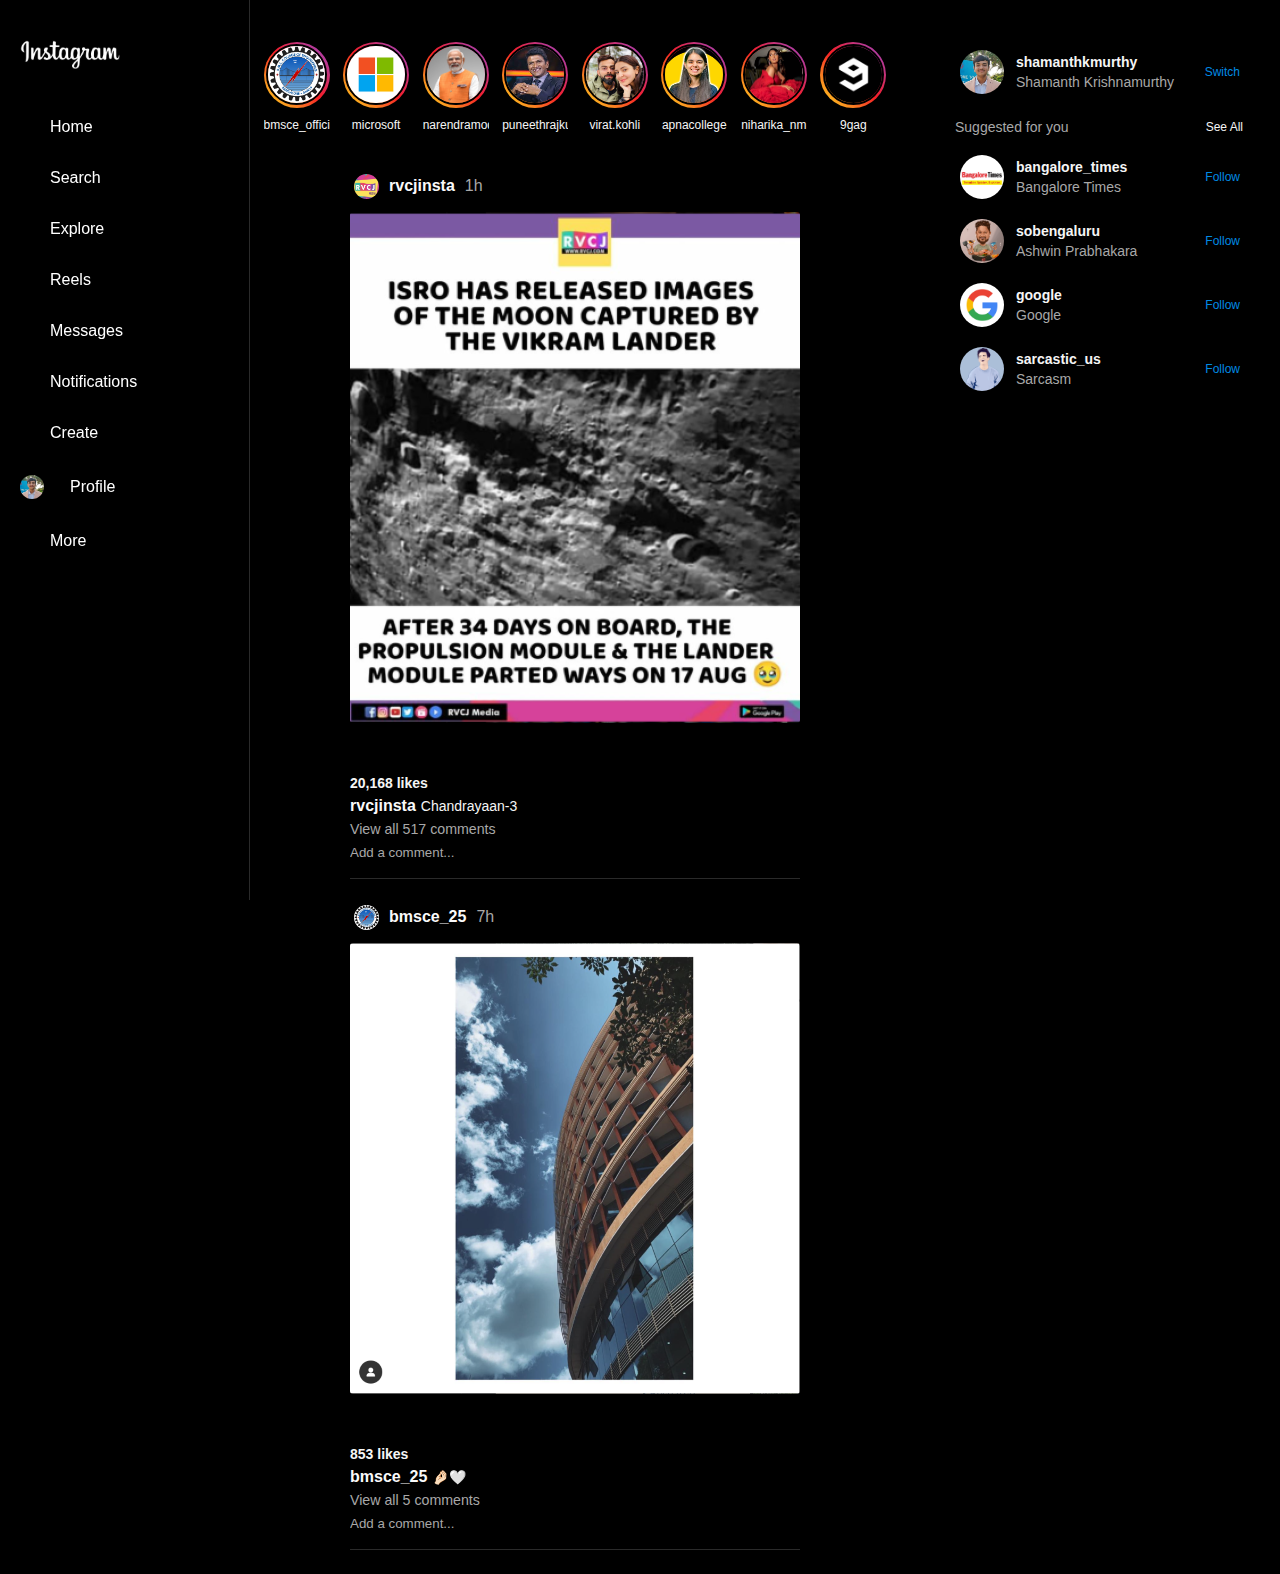
==== commit d65f0e16: "last" ====
--- a/index.html
+++ b/index.html
@@ -2,16 +2,14 @@
 <html lang="en">
 <head>
     <meta charset="UTF-8">
-    <meta name="viewport" content="width=device-width, initial-scale=1.0">   
+    <meta name="viewport" content="width=device-width, initial-scale=1.0">  
     <link rel="stylesheet" href="https://cdnjs.cloudflare.com/ajax/libs/font-awesome/6.4.0/css/all.min.css" integrity="sha512-iecdLmaskl7CVkqkXNQ/ZH/XLlvWZOJyj7Yy7tcenmpD1ypASozpmT/E0iPtmFIB46ZmdtAc9eNBvH0H/ZpiBw==" crossorigin="anonymous" referrerpolicy="no-referrer" />
-    <link rel="stylesheet" href="style.css">
-    <script src="script.js"></script>
+    <link rel="stylesheet" href="style.css">    
     <title>Instagram</title>
 </head>
 <body>
     <div class="side-bar">
-        <div class="insta-name">
-            
+        <div class="insta-name">            
         </div>
         <div class="side-content">
             <i class="fa-solid fa-house fa-xl" style="color: #ffffff;"></i>
@@ -45,7 +43,7 @@
             <img class="head-profile-pic" src="profile.jpg">
             <span class="content-name">Profile</span>
         </div>
-        <div class="side-content">
+        <div class="side-content" >
             <i class="fa-solid fa-bars fa-xl" style="color: #ffffff;"></i>
             <span class="content-name">More</span>
         </div>
@@ -100,17 +98,17 @@
                         <i class="fa-solid fa-list" style="color: #fcfcfc;"></i>
                     </div>
                 </div>
-                <div class="post-image" ondblclick="like()">
-                    <img src="img1.png" alt="img" id="news-img">
+                <div class="post-image" ondblclick="like(this)">
+                    <img src="post1.png" alt="img" id="news-img">
 
                 </div>
                 <div class="post-options">
                     <div class="post-options-left">
-                        <i class="fa-regular fa-heart fa-xl" style="color: #fcfcfc;" onclick="like()"></i>
+                        <i class="fa-regular fa-heart fa-xl" style="color: #fcfcfc;" onclick="like(this)"></i>
                         <i class="fa-regular fa-message fa-xl" style="color: #ffffff;"></i>
                     </div>
                     <div class="post-options-right">
-                        <i class="fa-regular fa-bookmark fa-xl" style="color: #fcfcfd;" onclick="save()"></i>
+                        <i class="fa-regular fa-bookmark fa-xl" style="color: #fcfcfd;" onclick="save(this)"></i>
                     </div>
                 </div>
                 <div class="post-likes">
@@ -118,7 +116,7 @@
                 </div>
                 <div class="post-caption">
                     <div class="acc-name">rvcjinsta</div>
-                    <div class="caption">Exactly</div>
+                    <div class="caption">Chandrayaan-3</div>
                 </div>
                 <div class="post-comments">
                     <span>View all 517 comments</span>                    
@@ -129,38 +127,36 @@
             <div class="post">
                 <div class="post-head">
                     <div class="post-head-left">
-                        <div class="head-profile-pic">
-                            <i class="fa-regular fa-circle" style="color: #fcfcfc;"></i>
-                        </div>
-                        <div class="acc-name">rvcjinsta</div>
-                        <div class="post-time">1h</div>
+                        <img class="head-profile-pic" src="bmsce2.png">
+                        <div class="acc-name">bmsce_25</div>
+                        <div class="post-time">7h</div>
                     </div>
                     <div class="post-head-right">
                         <i class="fa-solid fa-list" style="color: #fcfcfc;"></i>
                     </div>
                 </div>
                 <div class="post-image" >
-                    <img src="img1.png" alt="img" id="news-img" ondblclick="like()">
+                    <img src="post2.png" alt="img" id="news-img">
 
                 </div>
                 <div class="post-options">
                     <div class="post-options-left">
-                        <i class="fa-regular fa-heart fa-xl" style="color: #fcfcfc;" onclick="like()"></i>
+                        <i class="fa-regular fa-heart fa-xl" style="color: #fcfcfc;" onclick="like(this)"></i>
                         <i class="fa-regular fa-message fa-xl" style="color: #ffffff;"></i>
                     </div>
                     <div class="post-options-right">
-                        <i class="fa-regular fa-bookmark fa-xl" style="color: #fcfcfd;" onclick="save()"></i>
+                        <i class="fa-regular fa-bookmark fa-xl" style="color: #fcfcfd;" onclick="save(this)"></i>
                     </div>
                 </div>
                 <div class="post-likes">
-                    <span>20,168 likes</span>
+                    <span>853 likes</span>
                 </div>
                 <div class="post-caption">
-                    <div class="acc-name">rvcjinsta</div>
-                    <div class="caption">Exactly</div>
+                    <div class="acc-name">bmsce_25</div>
+                    <div class="caption">🤌🏻🤍</div>
                 </div>
                 <div class="post-comments">
-                    <span>View all 517 comments</span>                    
+                    <span>View all 5 comments</span>                    
                 </div>
                 <input type="text" class="comments" placeholder="Add a comment...">
             </div>
@@ -221,7 +217,9 @@
             </div>
             </div>
             <span class="switch">Follow</span>
-        </div>
+        </div>        
     </div>
+
+    <script src="script.js"></script>
 </body>
 </html>--- a/style.css
+++ b/style.css
@@ -19,6 +19,7 @@
     padding-left: 20px;
     font-size: 16px;
     margin-bottom: 3px;
+    cursor: pointer;
 }
 
 .content-name{
@@ -44,6 +45,7 @@
     background-image: url('iglogo.jpg');
     background-size: contain;
     background-repeat: no-repeat;
+    cursor: pointer;
 }
 
 .side-content .head-profile-pic{
@@ -76,6 +78,7 @@
     background: linear-gradient(to bottom left,#9648d0,#f61d26,#ffe81c);
     border-radius: 50%;
     padding: 2.15px;
+    cursor: pointer;
 }
 
 .story-border img{
@@ -149,7 +152,7 @@
 }
 
 .post-time{
-    padding-left: 5px;
+    padding-left: 10px;
     color: #a8a8a8;
 }
 
@@ -164,11 +167,12 @@
     justify-content: space-between;
     height: 40px;
     margin-top: 4px;
-    margin-bottom: 4px;  
+    margin-bottom: 4px;    
 }
 
 i{
-    padding-right: 15px;    
+    padding-right: 15px;  
+    cursor: pointer;  
 }
 
 .post-likes{
@@ -265,6 +269,7 @@
 .switch{
     font-size: 12px;
     color: #008ae3;
+    cursor: pointer;
 }
 
 .suggestion-list{
@@ -286,6 +291,7 @@
     padding-right: 5px;
     font-size: 12px;
     color: #f5f5f5;
+    cursor: pointer;
 }
 
 .acc-details-2{
@@ -312,7 +318,10 @@
     align-items: center;
     justify-content: center;
     width: 350px;
-    border: 1px solid white;    
+    border: 1px solid rgba(168, 168, 168, 0.50); 
+    border-radius: 5px;
+    margin: auto;
+    margin-top: 50px;   
 }
 
 .login-main img{
@@ -329,8 +338,7 @@
     border-radius: 2px;
     border: none;
     outline: none;
-    cursor: pointer;
-    margin-bottom: 5px;
+    cursor: pointer;    
 }
 
 .submit{
@@ -349,9 +357,11 @@
     font-size: 12px;
     color: #f5f5f5;
     margin-bottom: 20px;
+    cursor: pointer;
 }
 
 .wrongusername,.wrongpassword{
     font-size: 10px;
     color: #a8a8a8;
-}
+    margin-bottom: 10px;
+}
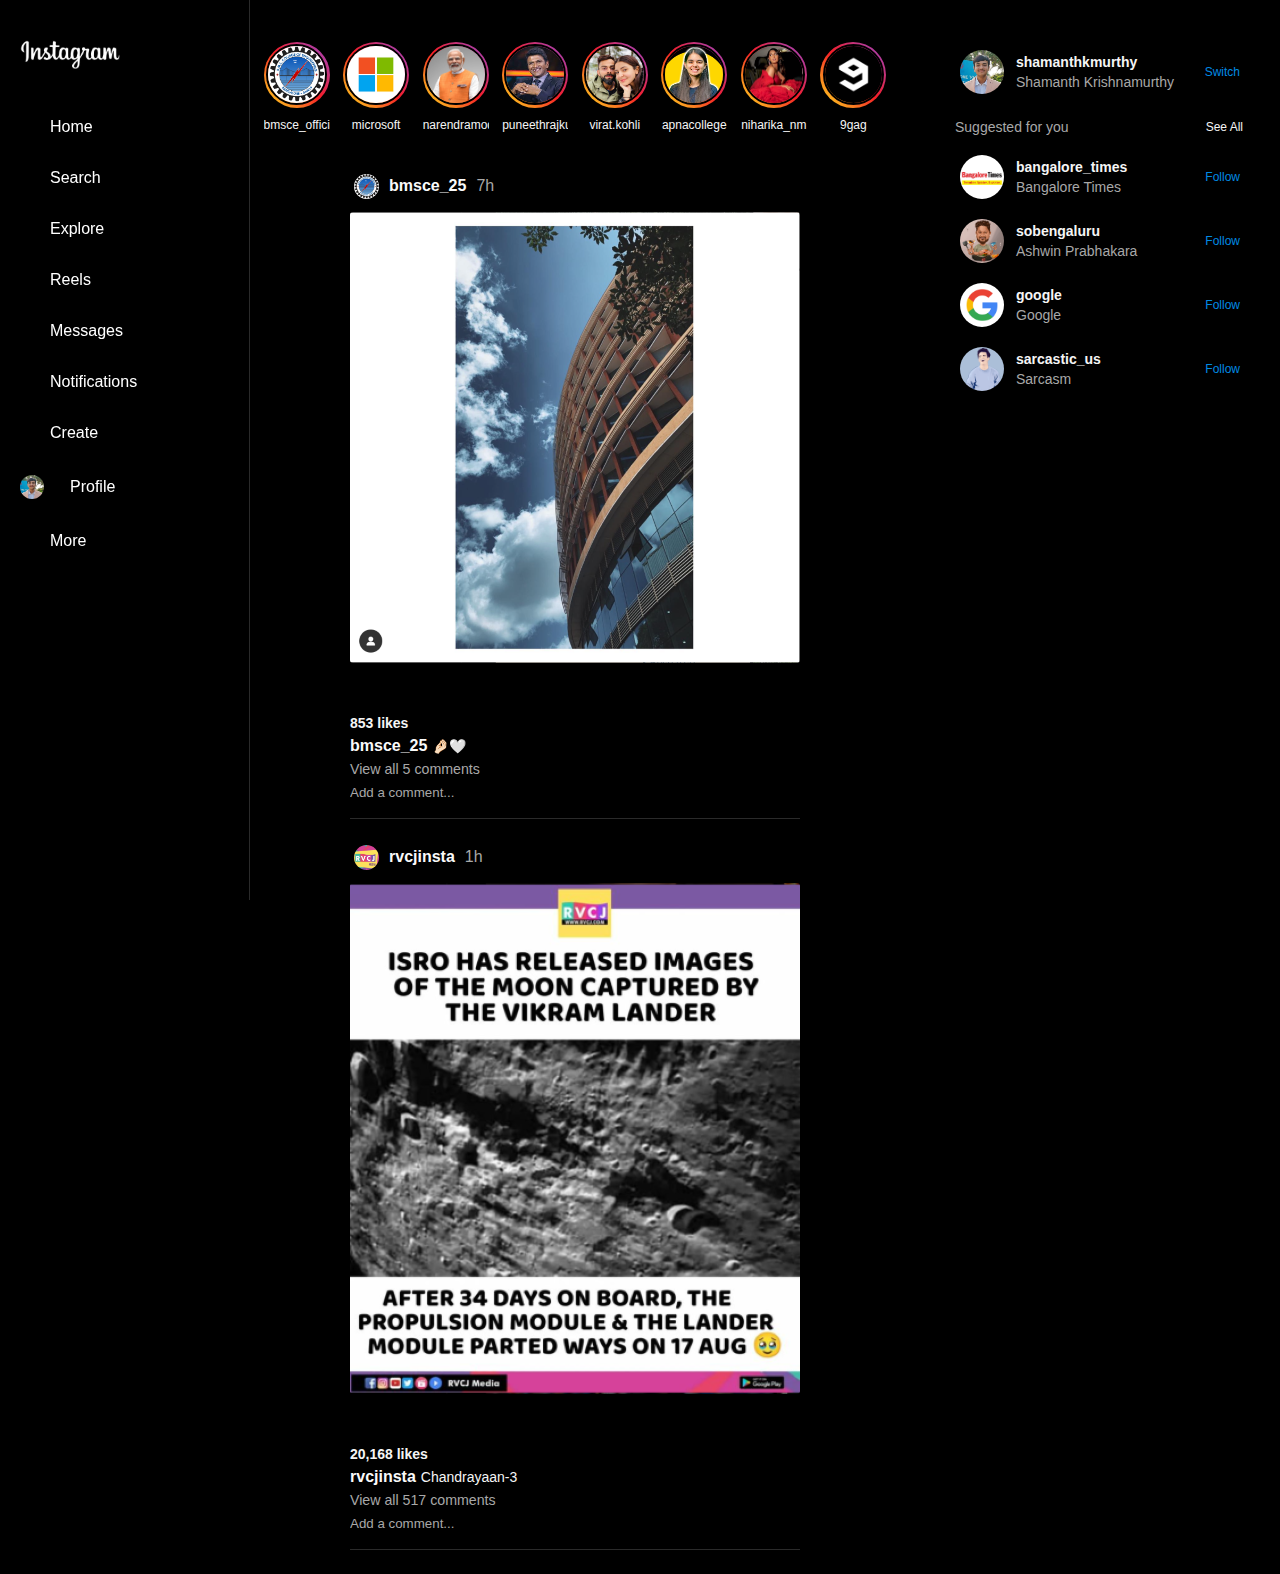
==== commit e7a5d84e: "final" ====
--- a/index.html
+++ b/index.html
@@ -90,16 +90,16 @@
             <div class="post">
                 <div class="post-head">
                     <div class="post-head-left">
-                        <img class="head-profile-pic" src="rvcj.jpg">
-                        <div class="acc-name">rvcjinsta</div>
-                        <div class="post-time">1h</div>
+                        <img class="head-profile-pic" src="bmsce2.png">
+                        <div class="acc-name">bmsce_25</div>
+                        <div class="post-time">7h</div>
                     </div>
                     <div class="post-head-right">
                         <i class="fa-solid fa-list" style="color: #fcfcfc;"></i>
                     </div>
                 </div>
-                <div class="post-image" ondblclick="like(this)">
-                    <img src="post1.png" alt="img" id="news-img">
+                <div class="post-image" >
+                    <img src="post2.png" alt="img" id="news-img">
 
                 </div>
                 <div class="post-options">
@@ -112,31 +112,32 @@
                     </div>
                 </div>
                 <div class="post-likes">
-                    <span>20,168 likes</span>
+                    <span>853 likes</span>
                 </div>
                 <div class="post-caption">
-                    <div class="acc-name">rvcjinsta</div>
-                    <div class="caption">Chandrayaan-3</div>
+                    <div class="acc-name">bmsce_25</div>
+                    <div class="caption">🤌🏻🤍</div>
                 </div>
                 <div class="post-comments">
-                    <span>View all 517 comments</span>                    
+                    <span>View all 5 comments</span>                    
                 </div>
                 <input type="text" class="comments" placeholder="Add a comment...">
             </div>
-
+            
+        
             <div class="post">
                 <div class="post-head">
                     <div class="post-head-left">
-                        <img class="head-profile-pic" src="bmsce2.png">
-                        <div class="acc-name">bmsce_25</div>
-                        <div class="post-time">7h</div>
+                        <img class="head-profile-pic" src="rvcj.jpg">
+                        <div class="acc-name">rvcjinsta</div>
+                        <div class="post-time">1h</div>
                     </div>
                     <div class="post-head-right">
                         <i class="fa-solid fa-list" style="color: #fcfcfc;"></i>
                     </div>
                 </div>
-                <div class="post-image" >
-                    <img src="post2.png" alt="img" id="news-img">
+                <div class="post-image" ondblclick="like(this)">
+                    <img src="post1.png" alt="img" id="news-img">
 
                 </div>
                 <div class="post-options">
@@ -149,19 +150,19 @@
                     </div>
                 </div>
                 <div class="post-likes">
-                    <span>853 likes</span>
+                    <span>20,168 likes</span>
                 </div>
                 <div class="post-caption">
-                    <div class="acc-name">bmsce_25</div>
-                    <div class="caption">🤌🏻🤍</div>
+                    <div class="acc-name">rvcjinsta</div>
+                    <div class="caption">Chandrayaan-3</div>
                 </div>
                 <div class="post-comments">
-                    <span>View all 5 comments</span>                    
+                    <span>View all 517 comments</span>                    
                 </div>
                 <input type="text" class="comments" placeholder="Add a comment...">
             </div>
-            
-        </div>        
+
+            </div>                    
     </div>
     <div class="suggestions">
         <div class="acc-details-2">
--- a/style.css
+++ b/style.css
@@ -57,7 +57,6 @@
 
 .main{
     width: 650px; 
-
 }
 
 .main-story{
@@ -94,8 +93,7 @@
     display: flex;
     align-items: center;
     justify-content: space-evenly;
-    margin-bottom: 40px;
-    
+    margin-bottom: 40px;    
 }
 
 .story-name{
